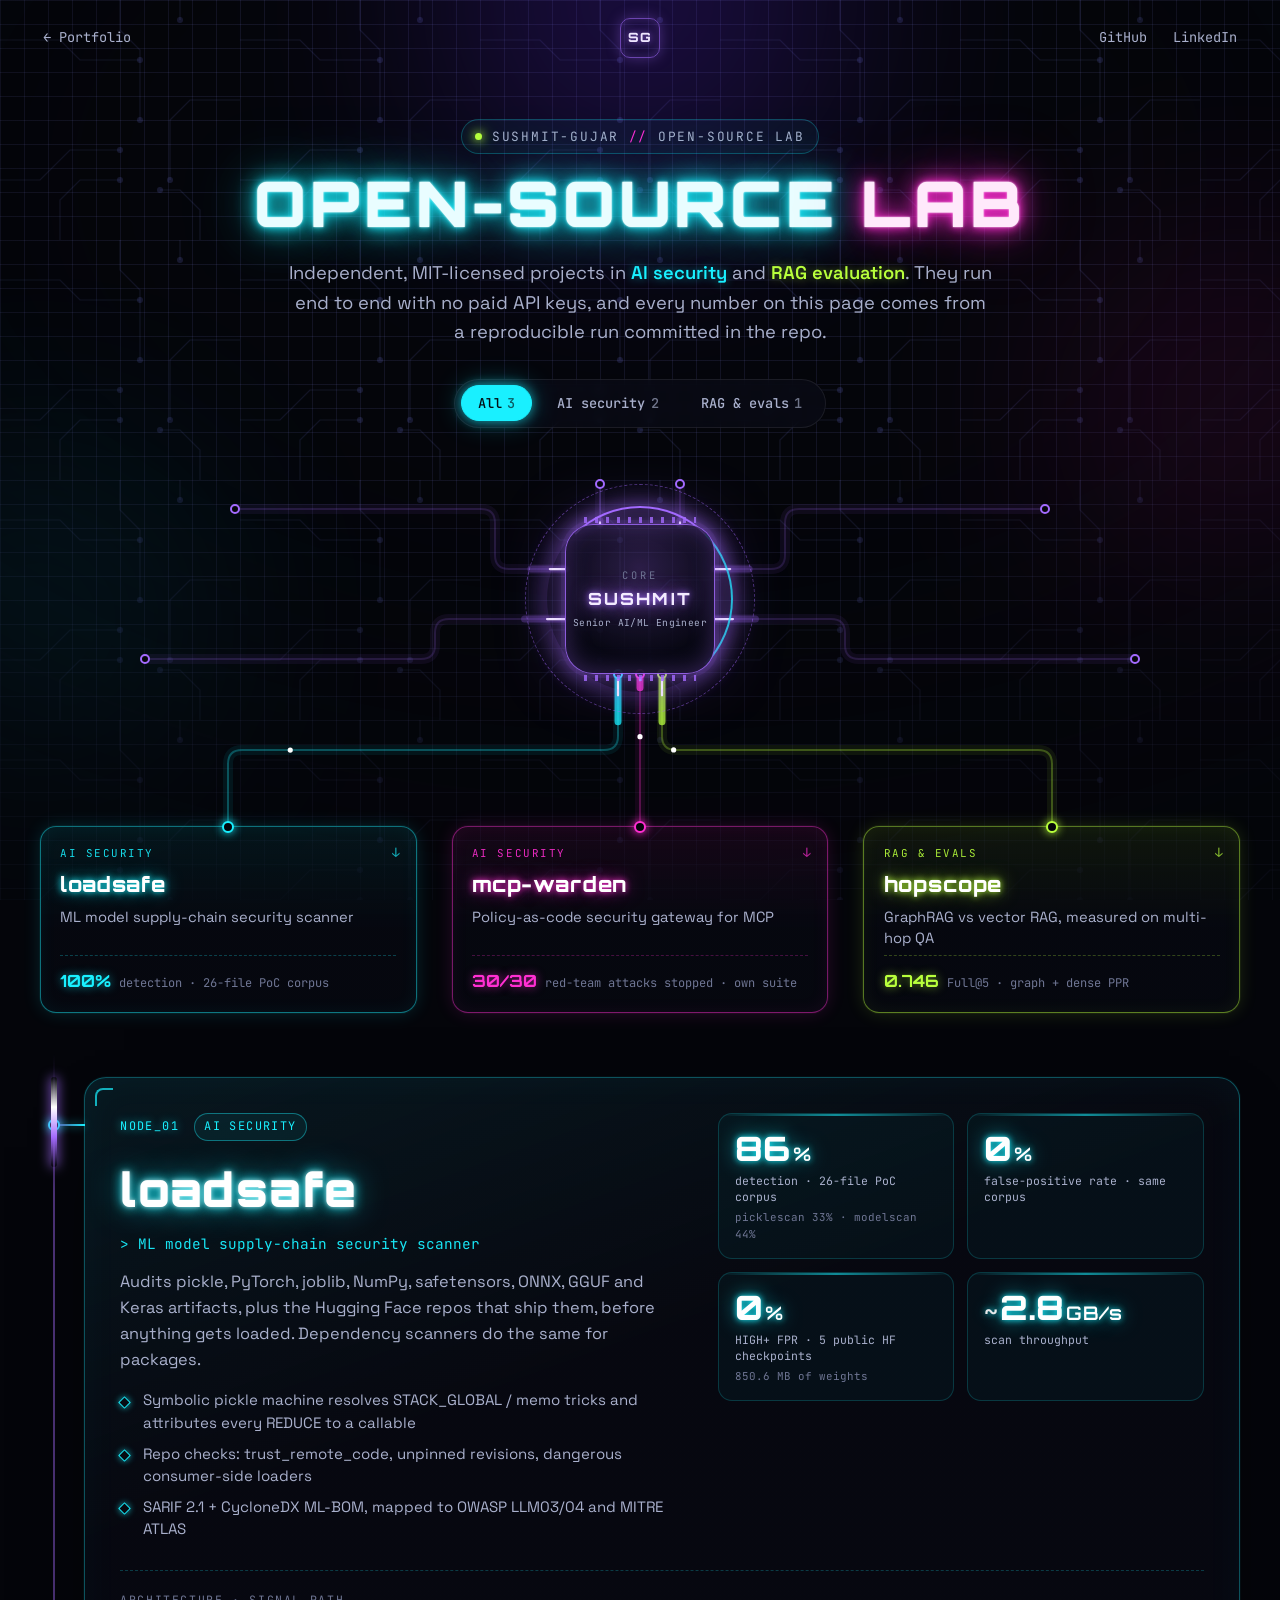
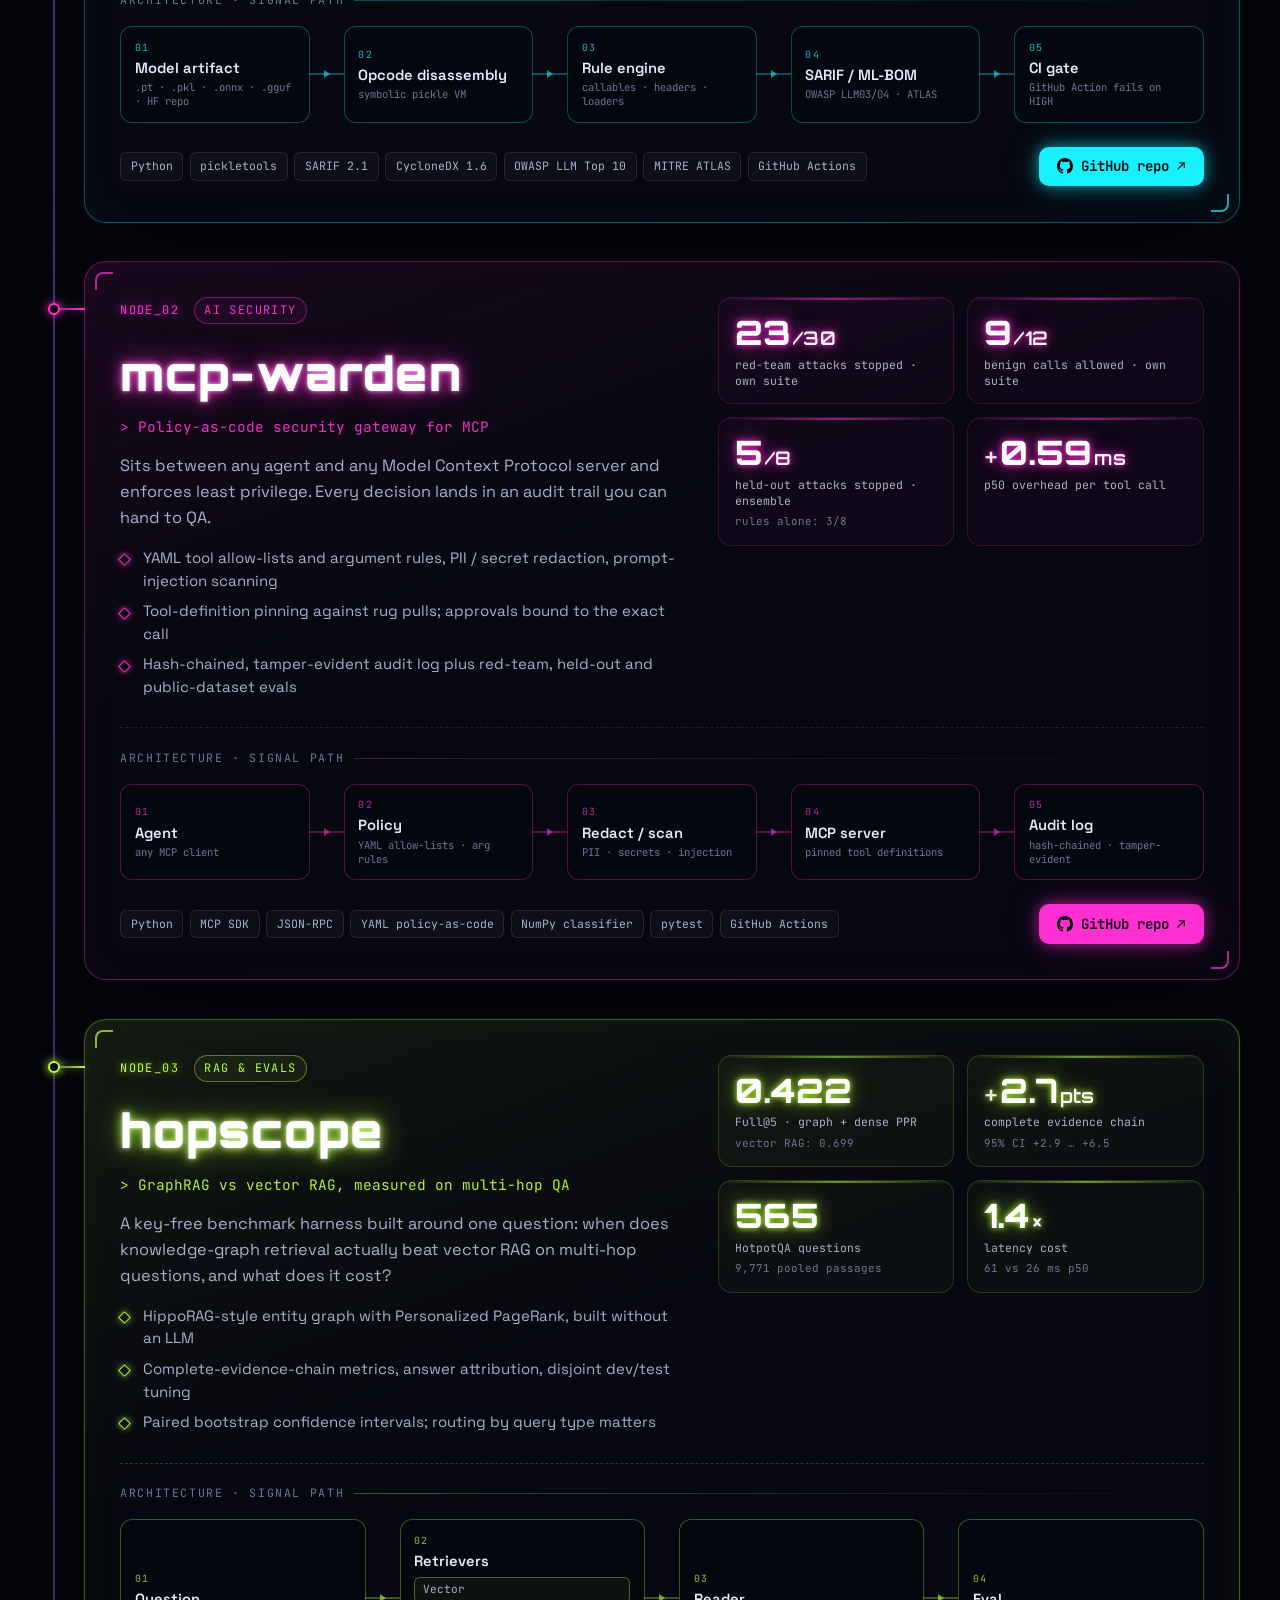
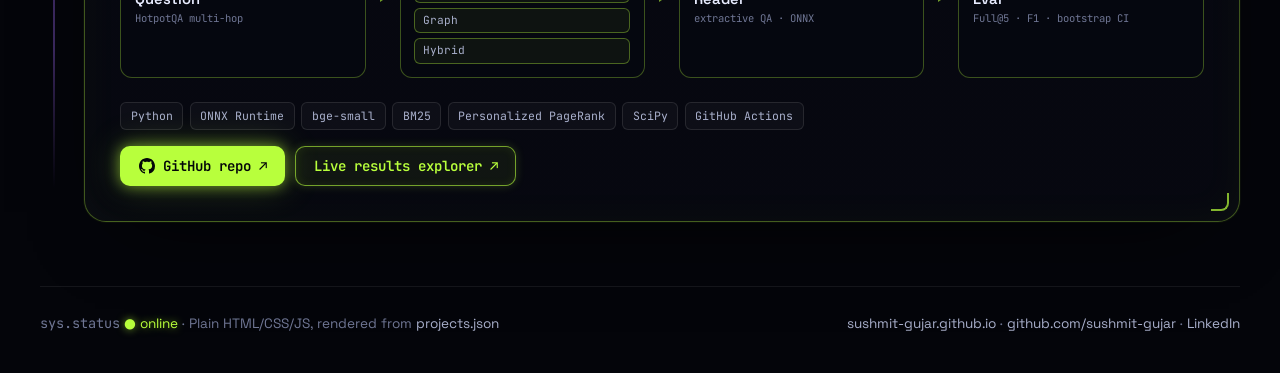
==== projects/index.html @ fc64e787 "Add neon open-source lab showcase (/projects/) driven by projects.json; neon Projects cards + nav li" ====
<!doctype html>
<html lang="en">
<head>
  <meta charset="utf-8">
  <meta name="viewport" content="width=device-width, initial-scale=1">
  <title>Open-source lab — Sushmit Gujar · AI security &amp; RAG evaluation projects</title>
  <meta name="description" content="Open-source AI security and RAG-evaluation projects by Sushmit Gujar: loadsafe (ML model supply-chain scanner), mcp-warden (MCP security gateway) and hopscope (GraphRAG vs vector RAG benchmark).">
  <meta name="author" content="Sushmit Prashant Gujar">
  <meta name="theme-color" content="#05060b">
  <meta name="color-scheme" content="dark">
  <link rel="canonical" href="https://sushmit-gujar.github.io/projects/">
  <meta property="og:type" content="website">
  <meta property="og:url" content="https://sushmit-gujar.github.io/projects/">
  <meta property="og:title" content="Open-source lab — Sushmit Gujar">
  <meta property="og:description" content="AI security and RAG-evaluation projects with reproducible, committed results.">
  <meta property="og:image" content="https://sushmit-gujar.github.io/assets/og.png">
  <meta name="twitter:card" content="summary_large_image">
  <link rel="icon" href="../assets/favicon.svg" type="image/svg+xml">
  <link rel="icon" href="../favicon.ico" sizes="32x32">
  <link rel="preconnect" href="https://fonts.googleapis.com">
  <link rel="preconnect" href="https://fonts.gstatic.com" crossorigin>
  <link href="https://fonts.googleapis.com/css2?family=Orbitron:wght@600;800;900&family=Space+Grotesk:wght@400;500;600&family=JetBrains+Mono:wght@400;500&display=swap" rel="stylesheet">
  <link rel="preload" href="projects.json" as="fetch" crossorigin>
  <link rel="stylesheet" href="lab.css">
</head>
<body>
  <a class="skip" href="#lab">Skip to projects</a>
  <div class="backdrop" aria-hidden="true"><span class="aura a1"></span><span class="aura a2"></span><span class="aura a3"></span></div>

  <header class="topbar">
    <a class="back" href="../#projects"><span aria-hidden="true">←</span> Portfolio</a>
    <a class="mark" href="../" aria-label="Sushmit Gujar, portfolio home"><span>SG</span></a>
    <nav class="toplinks" aria-label="Profiles">
      <a href="https://github.com/sushmit-gujar" target="_blank" rel="noopener">GitHub</a>
      <a href="https://www.linkedin.com/in/sushmitt/" target="_blank" rel="noopener">LinkedIn</a>
    </nav>
  </header>

  <main id="lab">
    <section class="hero" aria-labelledby="title">
      <p class="eyebrow"><span class="blip" aria-hidden="true"></span>sushmit-gujar <span class="sep">//</span> open-source lab</p>
      <h1 id="title" class="neon-title"><span class="t1">Open-source</span> <span class="t2">lab</span></h1>
      <p class="lede">Independent, MIT-licensed projects in <b class="hl-c">AI security</b> and <b class="hl-l">RAG evaluation</b>. They run end to end with no paid API keys, and every number on this page comes from a reproducible run committed in the repo.</p>
      <div class="filters" role="group" aria-label="Filter projects by category" id="filters">
        <button type="button" class="chip-btn" data-filter="all" aria-pressed="true">All</button>
      </div>
      <p class="sr-only" id="live" aria-live="polite"></p>
    </section>

    <section class="hub" id="hub" aria-label="Project network">
      <svg class="wires" id="wires" aria-hidden="true"></svg>
      <div class="core" id="core">
        <div class="core-ring r1" aria-hidden="true"></div>
        <div class="core-ring r2" aria-hidden="true"></div>
        <div class="core-chip">
          <span class="core-k">core</span>
          <span class="core-name">SUSHMIT</span>
          <span class="core-sub">Senior AI/ML Engineer</span>
        </div>
      </div>
      <ul class="nodes" id="nodes"></ul>
    </section>

    <section class="panels" id="panels" aria-label="Project details"></section>

    <noscript>
      <div class="nojs">
        <p>Project details load from <a href="projects.json">projects.json</a>. Repos:
        <a href="https://github.com/sushmit-gujar/loadsafe">loadsafe</a> ·
        <a href="https://github.com/sushmit-gujar/mcp-warden">mcp-warden</a> ·
        <a href="https://github.com/sushmit-gujar/hopscope">hopscope</a>
        (<a href="https://sushmit-gujar.github.io/hopscope/">demo</a>)</p>
      </div>
    </noscript>
  </main>

  <footer class="foot">
    <p><span class="mono">sys.status</span> <span class="ok">● online</span> · Plain HTML/CSS/JS, rendered from <a href="projects.json">projects.json</a></p>
    <p><a href="../">sushmit-gujar.github.io</a> · <a href="https://github.com/sushmit-gujar" target="_blank" rel="noopener">github.com/sushmit-gujar</a> · <a href="https://www.linkedin.com/in/sushmitt/" target="_blank" rel="noopener">LinkedIn</a></p>
  </footer>

  <script src="lab.js" defer></script>
</body>
</html>
---- projects/lab.css ----
/* Open-source lab: neon circuit showcase. No build step. */
:root {
  --bg: #04050a;
  --ink: #e8ecff;
  --ink-2: #a9b0cc;
  --muted: #6f7694;
  --line: rgba(140,150,255,.10);
  --cyan: #19f0ff;
  --magenta: #ff2fd2;
  --violet: #a46bff;
  --lime: #b8ff3c;
  --c: var(--cyan);
  --f-display: "Orbitron", "Space Grotesk", system-ui, sans-serif;
  --f-sans: "Space Grotesk", system-ui, -apple-system, "Segoe UI", sans-serif;
  --f-mono: "JetBrains Mono", ui-monospace, SFMono-Regular, Menlo, monospace;
  --ease: cubic-bezier(.2,.7,.2,1);
  --maxw: 1200px;
}
[data-color="cyan"] { --c: var(--cyan); --c-rgb: 25,240,255; }
[data-color="magenta"] { --c: var(--magenta); --c-rgb: 255,47,210; }
[data-color="lime"] { --c: var(--lime); --c-rgb: 184,255,60; }
[data-color="violet"] { --c: var(--violet); --c-rgb: 164,107,255; }

*, *::before, *::after { box-sizing: border-box; }
html { scroll-behavior: smooth; -webkit-text-size-adjust: 100%; }
body {
  margin: 0; min-height: 100vh; background: var(--bg); color: var(--ink);
  font-family: var(--f-sans); font-size: 16px; line-height: 1.6;
  -webkit-font-smoothing: antialiased; overflow-x: hidden;
}
a { color: inherit; }
h1, h2, h3, p, ul, ol { margin: 0; }
ul, ol { padding: 0; list-style: none; }
.mono { font-family: var(--f-mono); }
.sr-only { position: absolute; width: 1px; height: 1px; overflow: hidden; clip: rect(0 0 0 0); white-space: nowrap; }
.skip { position: absolute; left: 1rem; top: -80px; z-index: 50; background: var(--cyan); color: #000; padding: .5rem .9rem; border-radius: 6px; font-weight: 600; }
.skip:focus { top: 1rem; }
:focus-visible { outline: 2px solid var(--cyan); outline-offset: 3px; border-radius: 8px; box-shadow: 0 0 0 5px rgba(25,240,255,.18); }

/* ===== Backdrop: fine grid + circuit board ===== */
.backdrop { position: fixed; inset: 0; z-index: -1; pointer-events: none; overflow: hidden;
  background:
    url("data:image/svg+xml,%3Csvg xmlns='http://www.w3.org/2000/svg' width='240' height='240' fill='none' stroke='%237d86ff' stroke-opacity='.11' stroke-width='1.2'%3E%3Cpath d='M0 40h60l20 20h60M120 0v30l20 20v70M240 100h-50l-20 20v60M0 180h40l30-30h50M60 240v-40l20-20h40M200 240v-30l-20-20h-20M180 0v20'/%3E%3Cg fill='%237d86ff' fill-opacity='.16' stroke='none'%3E%3Ccircle cx='140' cy='60' r='3'/%3E%3Ccircle cx='140' cy='120' r='3'/%3E%3Ccircle cx='170' cy='180' r='3'/%3E%3Ccircle cx='120' cy='150' r='3'/%3E%3Ccircle cx='120' cy='180' r='3'/%3E%3Ccircle cx='160' cy='190' r='3'/%3E%3Ccircle cx='180' cy='20' r='3'/%3E%3C/g%3E%3C/svg%3E"),
    linear-gradient(var(--line) 1px, transparent 1px) 0 0 / 24px 24px,
    linear-gradient(90deg, var(--line) 1px, transparent 1px) 0 0 / 24px 24px,
    var(--bg);
  -webkit-mask-image: radial-gradient(ellipse 90% 80% at 50% 20%, #000 40%, rgba(0,0,0,.35) 100%);
  mask-image: radial-gradient(ellipse 90% 80% at 50% 20%, #000 40%, rgba(0,0,0,.35) 100%);
}
.aura { position: absolute; border-radius: 50%; filter: blur(100px); opacity: .32; }
.a1 { width: 640px; height: 640px; left: 50%; top: -320px; transform: translateX(-50%); background: radial-gradient(circle, #6b2cff, transparent 65%); }
.a2 { width: 520px; height: 520px; left: -220px; top: 40%; background: radial-gradient(circle, #00b8d4, transparent 65%); opacity: .2; }
.a3 { width: 560px; height: 560px; right: -240px; top: 15%; background: radial-gradient(circle, #ff1fb4, transparent 65%); opacity: .16; }

/* ===== Top bar ===== */
.topbar { width: min(var(--maxw), 100% - 2.5rem); margin: 0 auto; display: grid; grid-template-columns: 1fr auto 1fr; align-items: center; padding: 1.1rem 0; font-family: var(--f-mono); font-size: .85rem; }
.back, .toplinks a { color: var(--ink-2); text-decoration: none; padding: .35rem .2rem; transition: color .2s, text-shadow .2s; }
.back:hover, .toplinks a:hover { color: var(--cyan); text-shadow: 0 0 10px rgba(25,240,255,.7); }
.toplinks { justify-self: end; display: flex; gap: 1.2rem; }
.mark { justify-self: center; width: 40px; height: 40px; display: grid; place-items: center; text-decoration: none; border-radius: 10px; border: 1px solid rgba(164,107,255,.6); box-shadow: 0 0 14px rgba(164,107,255,.35), inset 0 0 12px rgba(164,107,255,.25); font-family: var(--f-display); font-weight: 800; font-size: .8rem; letter-spacing: .06em; color: #efe6ff; text-shadow: 0 0 8px var(--violet); }

/* ===== Hero ===== */
.hero { width: min(var(--maxw), 100% - 2.5rem); margin: 0 auto; text-align: center; padding: clamp(1.5rem, 4vw, 2.75rem) 0 1rem; }
.eyebrow { display: inline-flex; align-items: center; gap: .6rem; font-family: var(--f-mono); font-size: .8rem; letter-spacing: .14em; text-transform: uppercase; color: var(--ink-2); padding: .4rem .85rem; border: 1px solid rgba(25,240,255,.25); border-radius: 999px; background: rgba(25,240,255,.04); }
.eyebrow .sep { color: var(--magenta); }
.blip { width: 7px; height: 7px; border-radius: 50%; background: var(--lime); box-shadow: 0 0 8px var(--lime), 0 0 16px var(--lime); animation: blip 2.2s ease-in-out infinite; }
@keyframes blip { 50% { opacity: .35; } }

.neon-title { margin-top: 1.1rem; font-family: var(--f-display); font-weight: 900; text-transform: uppercase; letter-spacing: .06em; line-height: 1.02; font-size: clamp(2.2rem, 4.9vw, 4.7rem); }
.neon-title .t1 { color: #e9fdff; text-shadow: 0 0 2px #fff, 0 0 8px var(--cyan), 0 0 22px var(--cyan), 0 0 48px rgba(25,240,255,.55), 0 0 90px rgba(25,240,255,.3); animation: flicker 7s linear infinite; }
.neon-title .t2 { color: #ffe9fb; text-shadow: 0 0 2px #fff, 0 0 8px var(--magenta), 0 0 22px var(--magenta), 0 0 48px rgba(255,47,210,.55), 0 0 90px rgba(255,47,210,.3); animation: flicker2 9s linear infinite; }
@keyframes flicker {
  0%, 18%, 18.6%, 19.4%, 20%, 61%, 61.8%, 100% { opacity: 1; }
  18.3%, 19.7% { opacity: .42; }
  61.4% { opacity: .75; }
}
@keyframes flicker2 {
  0%, 40%, 40.6%, 41.6%, 100% { opacity: 1; }
  40.3%, 41.1% { opacity: .45; }
}
.lede { max-width: 44rem; margin: 1.4rem auto 0; color: var(--ink-2); font-size: clamp(1rem, 1.6vw, 1.15rem); }
.hl-c { color: var(--cyan); font-weight: 600; text-shadow: 0 0 10px rgba(25,240,255,.5); }
.hl-l { color: var(--lime); font-weight: 600; text-shadow: 0 0 10px rgba(184,255,60,.45); }

.filters { margin-top: 2rem; display: inline-flex; flex-wrap: wrap; justify-content: center; gap: .5rem; padding: .35rem; border-radius: 999px; border: 1px solid rgba(255,255,255,.08); background: rgba(10,12,24,.6); backdrop-filter: blur(6px); }
.chip-btn { font: 500 .85rem var(--f-mono); color: var(--ink-2); background: transparent; border: 1px solid transparent; padding: .5rem 1rem; border-radius: 999px; cursor: pointer; transition: color .2s, border-color .2s, box-shadow .2s, background .2s; }
.chip-btn:hover { color: var(--ink); border-color: rgba(255,255,255,.15); }
.chip-btn[aria-pressed="true"] { color: #031015; background: var(--cyan); border-color: var(--cyan); box-shadow: 0 0 12px rgba(25,240,255,.6), 0 0 28px rgba(25,240,255,.3); }
.chip-btn .n { opacity: .65; margin-left: .35rem; }

/* ===== Hub: core + nodes + wires ===== */
.hub { position: relative; width: min(var(--maxw), 100% - 2.5rem); margin: 1.5rem auto 0; padding: 1rem 0 2rem; }
.wires { position: absolute; left: 0; top: 0; width: 100%; height: 100%; overflow: visible; pointer-events: none; z-index: 0; }
.wires .w-base { fill: none; stroke: var(--c); stroke-opacity: .28; stroke-width: 2; }
.wires .w-halo { fill: none; stroke: var(--c); stroke-opacity: .07; stroke-width: 10; stroke-linecap: round; }
.wires .w-pulse, .wires .w-pulse-halo { fill: none; stroke: var(--c); stroke-linecap: round; stroke-dasharray: 90 910; animation: pulse 2.6s linear infinite; animation-delay: var(--delay, 0s); }
.wires .w-pulse { stroke-width: 2.2; stroke: #fff; stroke-dasharray: 40 960; animation-name: pulse2; }
@keyframes pulse2 { from { stroke-dashoffset: 975; } to { stroke-dashoffset: -25; } }
.wires .w-pulse-halo { stroke-width: 7; stroke-opacity: .75; }
.wires .w-pad { fill: var(--bg); stroke: var(--c); stroke-width: 2; }
.wires .w-spark { fill: #fff; }
.wires .hot .w-base { stroke-opacity: .7; }
.wires .hot .w-halo { stroke-opacity: .18; }
.wires .hot .w-pulse, .wires .hot .w-pulse-halo { animation-duration: 1.1s; }
.wires .deco .w-base { stroke-opacity: .16; }
.wires .deco .w-pulse-halo { stroke-opacity: .25; }
@keyframes pulse { from { stroke-dashoffset: 1000; } to { stroke-dashoffset: 0; } }

.core { --c: var(--violet); position: relative; z-index: 1; width: 230px; height: 230px; margin: 0 auto; display: grid; place-items: center; }
.core-ring { position: absolute; inset: 0; border-radius: 50%; border: 1px dashed rgba(164,107,255,.45); animation: spin 40s linear infinite; }
.core-ring.r2 { inset: 22px; border: 2px solid transparent; border-top-color: var(--violet); border-right-color: rgba(25,240,255,.8); box-shadow: 0 0 30px rgba(164,107,255,.25); animation-duration: 9s; animation-direction: reverse; filter: drop-shadow(0 0 6px var(--violet)); }
@keyframes spin { to { transform: rotate(360deg); } }
.core-chip { position: relative; width: 150px; height: 150px; border-radius: 28px; display: grid; place-content: center; text-align: center; gap: .15rem;
  background: radial-gradient(circle at 50% 30%, rgba(164,107,255,.25), rgba(8,8,20,.95) 70%);
  border: 1.5px solid rgba(164,107,255,.85);
  box-shadow: 0 0 0 4px rgba(164,107,255,.08), 0 0 24px rgba(164,107,255,.55), 0 0 70px rgba(164,107,255,.25), inset 0 0 24px rgba(164,107,255,.3); }
.core-chip::before, .core-chip::after { content: ""; position: absolute; left: 18px; right: 18px; height: 6px; background: repeating-linear-gradient(90deg, rgba(164,107,255,.8) 0 3px, transparent 3px 11px); }
.core-chip::before { top: -8px; } .core-chip::after { bottom: -8px; }
.core-k { font-family: var(--f-mono); font-size: .65rem; letter-spacing: .3em; text-transform: uppercase; color: var(--muted); }
.core-name { font-family: var(--f-display); font-weight: 800; font-size: 1.05rem; letter-spacing: .12em; color: #f3ebff; text-shadow: 0 0 6px var(--violet), 0 0 18px var(--violet); }
.core-sub { font-family: var(--f-mono); font-size: .6rem; color: var(--ink-2); letter-spacing: .04em; }

.nodes { position: relative; z-index: 1; margin-top: clamp(4.5rem, 9vw, 7rem); display: grid; grid-template-columns: repeat(auto-fit, minmax(240px, 1fr)); gap: clamp(1rem, 3vw, 2.2rem); }
.node { position: relative; display: flex; flex-direction: column; gap: .35rem; height: 100%; padding: 1.15rem 1.2rem 1.1rem; text-decoration: none; border-radius: 16px;
  background: linear-gradient(180deg, rgba(var(--c-rgb), .07), rgba(6,8,16,.92) 55%);
  border: 1px solid rgba(var(--c-rgb), .45);
  box-shadow: 0 0 0 1px rgba(var(--c-rgb), .05), 0 0 18px rgba(var(--c-rgb), .14), inset 0 0 18px rgba(var(--c-rgb), .06);
  transition: transform .3s var(--ease), box-shadow .3s, border-color .3s; }
.node::before { content: ""; position: absolute; top: -6px; left: 50%; width: 12px; height: 12px; margin-left: -6px; border-radius: 50%; background: var(--bg); border: 2px solid var(--c); box-shadow: 0 0 10px var(--c); }
.node:hover, .node:focus-visible, .node.hot { transform: translateY(-4px); border-color: var(--c); box-shadow: 0 0 0 1px rgba(var(--c-rgb), .35), 0 0 26px rgba(var(--c-rgb), .4), 0 0 60px rgba(var(--c-rgb), .18), inset 0 0 24px rgba(var(--c-rgb), .12); }
.node-cat { font-family: var(--f-mono); font-size: .68rem; letter-spacing: .14em; text-transform: uppercase; color: var(--c); opacity: .9; }
.node-name { font-family: var(--f-display); font-weight: 800; font-size: 1.3rem; letter-spacing: .04em; color: #fff; text-shadow: 0 0 6px var(--c), 0 0 18px rgba(var(--c-rgb), .6); }
.node-tag { color: var(--ink-2); font-size: .92rem; line-height: 1.45; }
.node-kpi { margin-top: auto; padding-top: .7rem; display: flex; align-items: baseline; gap: .5rem; border-top: 1px dashed rgba(var(--c-rgb), .25); font-family: var(--f-mono); font-size: .75rem; color: var(--muted); }
.node-kpi b { font-family: var(--f-display); font-size: 1.05rem; color: var(--c); text-shadow: 0 0 10px rgba(var(--c-rgb), .6); }
.node-go { position: absolute; top: 1rem; right: 1rem; font-family: var(--f-mono); font-size: .8rem; color: var(--c); opacity: .7; transition: transform .25s; }
.node:hover .node-go { transform: translateY(2px); opacity: 1; }
[hidden] { display: none !important; }

/* ===== Panels ===== */
.panels { position: relative; width: min(var(--maxw), 100% - 2.5rem); margin: 2rem auto 0; padding-left: 44px; display: grid; gap: 2.4rem; }
/* Main bus: a vertical trace on the left that feeds every panel */
.panels::before { content: ""; position: absolute; left: 13px; top: -1.5rem; bottom: 2rem; width: 2px; background: linear-gradient(180deg, rgba(164,107,255,.0), rgba(164,107,255,.45) 6%, rgba(164,107,255,.35) 94%, transparent); }
.panels::after { content: ""; position: absolute; left: 11px; top: 0; width: 6px; height: 90px; border-radius: 6px; background: linear-gradient(180deg, transparent, #fff, var(--violet), transparent); box-shadow: 0 0 12px var(--violet); animation: busflow 5s linear infinite; }
@keyframes busflow { from { top: -1.5rem; opacity: 0; } 8% { opacity: 1; } 92% { opacity: 1; } to { top: calc(100% - 4rem); opacity: 0; } }

.panel { position: relative; scroll-margin-top: 1.5rem; border-radius: 22px; padding: clamp(1.3rem, 3vw, 2.2rem);
  background: linear-gradient(160deg, rgba(var(--c-rgb), .07), rgba(7,8,16,.94) 40%), rgba(7,8,16,.9);
  border: 1px solid rgba(var(--c-rgb), .32);
  box-shadow: 0 0 0 1px rgba(var(--c-rgb), .04), 0 30px 80px -40px rgba(0,0,0,.9), inset 0 0 40px rgba(var(--c-rgb), .04);
  transition: border-color .4s, box-shadow .4s; }
.panel.live { border-color: rgba(var(--c-rgb), .6); box-shadow: 0 0 0 1px rgba(var(--c-rgb), .12), 0 0 40px rgba(var(--c-rgb), .14), 0 30px 80px -40px rgba(0,0,0,.9), inset 0 0 40px rgba(var(--c-rgb), .06); }
/* branch from bus into panel */
.panel::before { content: ""; position: absolute; left: -31px; top: 46px; width: 31px; height: 2px; background: linear-gradient(90deg, rgba(164,107,255,.5), var(--c)); box-shadow: 0 0 8px rgba(var(--c-rgb), .6); }
.panel::after { content: ""; position: absolute; left: -37px; top: 41px; width: 12px; height: 12px; border-radius: 50%; background: var(--bg); border: 2px solid var(--c); box-shadow: 0 0 10px var(--c); }
/* corner brackets */
.panel .corner { position: absolute; width: 18px; height: 18px; border: 2px solid var(--c); opacity: .7; pointer-events: none; }
.panel .corner.tl { top: 10px; left: 10px; border-right: 0; border-bottom: 0; border-top-left-radius: 8px; }
.panel .corner.br { bottom: 10px; right: 10px; border-left: 0; border-top: 0; border-bottom-right-radius: 8px; }

.p-grid { display: grid; grid-template-columns: 1.15fr 1fr; gap: clamp(1.4rem, 3vw, 2.6rem); }
.p-head { display: flex; flex-wrap: wrap; align-items: center; gap: .6rem .9rem; font-family: var(--f-mono); font-size: .74rem; letter-spacing: .12em; text-transform: uppercase; color: var(--muted); }
.p-idx { color: var(--c); text-shadow: 0 0 8px rgba(var(--c-rgb), .7); }
.p-cat { padding: .2rem .6rem; border-radius: 999px; border: 1px solid rgba(var(--c-rgb), .4); color: var(--c); background: rgba(var(--c-rgb), .06); }
.p-name { margin-top: .7rem; font-family: var(--f-display); font-weight: 900; font-size: clamp(1.9rem, 4.2vw, 2.9rem); letter-spacing: .03em; color: #fff; text-shadow: 0 0 4px rgba(255,255,255,.6), 0 0 12px var(--c), 0 0 32px rgba(var(--c-rgb), .55); overflow-wrap: anywhere; }
.p-tag { margin-top: .35rem; font-family: var(--f-mono); font-size: .9rem; color: var(--c); opacity: .95; }
.p-pitch { margin-top: .9rem; color: var(--ink-2); font-size: 1.02rem; }
.p-hl { margin-top: 1rem; display: grid; gap: .5rem; }
.p-hl li { position: relative; padding-left: 1.4rem; color: var(--ink-2); font-size: .94rem; line-height: 1.5; }
.p-hl li::before { content: ""; position: absolute; left: 0; top: .55em; width: 9px; height: 9px; border: 1.5px solid var(--c); transform: rotate(45deg); box-shadow: 0 0 6px rgba(var(--c-rgb), .7); }

.stats { display: grid; grid-template-columns: 1fr 1fr; gap: .8rem; align-content: start; }
.stat { position: relative; padding: 1rem 1rem .9rem; border-radius: 14px; background: rgba(var(--c-rgb), .035); border: 1px solid rgba(var(--c-rgb), .18); overflow: hidden; }
.stat::before { content: ""; position: absolute; left: 0; top: 0; height: 2px; width: 100%; background: linear-gradient(90deg, transparent, var(--c), transparent); opacity: .55; }
.stat-v { font-family: var(--f-display); font-weight: 800; font-size: clamp(1.5rem, 3vw, 2.1rem); line-height: 1.1; color: #fff; text-shadow: 0 0 6px var(--c), 0 0 20px rgba(var(--c-rgb), .6); font-variant-numeric: tabular-nums; white-space: nowrap; }
.stat-v .suf { font-size: .56em; font-weight: 600; margin-left: .12em; letter-spacing: .02em; }
.stat-v .pre { font-family: var(--f-mono); font-weight: 500; font-size: .7em; margin-right: .08em; opacity: .9; }
.stat-l { margin-top: .35rem; font-family: var(--f-mono); font-size: .72rem; line-height: 1.4; color: var(--ink-2); }
.stat-n { margin-top: .25rem; font-family: var(--f-mono); font-size: .68rem; color: var(--muted); }

/* ===== Mini pipeline ===== */
.pipe-wrap { margin-top: 1.8rem; padding-top: 1.3rem; border-top: 1px dashed rgba(var(--c-rgb), .22); }
.pipe-title { font-family: var(--f-mono); font-size: .72rem; letter-spacing: .14em; text-transform: uppercase; color: var(--muted); margin-bottom: 1rem; display: flex; align-items: center; gap: .6rem; }
.pipe-title::after { content: ""; flex: 1; height: 1px; background: linear-gradient(90deg, rgba(var(--c-rgb), .3), transparent); }
.pipe { --gap: 34px; display: flex; align-items: stretch; gap: var(--gap); }
.stage { position: relative; flex: 1 1 0; min-width: 0; padding: .8rem .85rem; border-radius: 12px; background: rgba(6,8,16,.9); border: 1px solid rgba(var(--c-rgb), .3); display: flex; flex-direction: column; justify-content: center; gap: .2rem; transition: border-color .3s, box-shadow .3s; }
.stage-k { font-family: var(--f-mono); font-size: .62rem; letter-spacing: .12em; color: var(--c); opacity: .75; }
.stage b { font-family: var(--f-sans); font-weight: 600; font-size: .92rem; color: var(--ink); line-height: 1.25; }
.stage small { font-family: var(--f-mono); font-size: .66rem; color: var(--muted); line-height: 1.35; }
.branches { display: grid; gap: .3rem; margin-top: .25rem; }
.branches span { font-family: var(--f-mono); font-size: .7rem; padding: .18rem .5rem; border-radius: 6px; border: 1px solid rgba(var(--c-rgb), .35); color: var(--ink-2); background: rgba(var(--c-rgb), .05); }
/* connector between stages */
.stage:not(:last-child)::after { content: ""; position: absolute; top: 50%; right: calc(-1 * var(--gap) - 1px); width: calc(var(--gap) + 1px); height: 2px; margin-top: -1px;
  background: linear-gradient(90deg, transparent 0 35%, #fff 45%, var(--c) 55%, transparent 65% 100%) no-repeat, rgba(var(--c-rgb), .3);
  background-size: 300% 100%, 100% 100%; background-position: 100% 0, 0 0; }
.stage:not(:last-child)::before { content: ""; position: absolute; top: 50%; right: calc(-1 * var(--gap) / 2 - 4px); width: 0; height: 0; margin-top: -4px; border: 4px solid transparent; border-left: 6px solid rgba(var(--c-rgb), .6); border-right: 0; z-index: 1; }
/* live current */
.panel.live .stage { animation: energize 3s var(--ease) infinite; animation-delay: calc(var(--i) * .45s); }
.panel.live .stage:not(:last-child)::after { animation: current 1.5s linear infinite; animation-delay: calc(var(--i) * .45s + .2s); }
@keyframes energize {
  0%, 100% { border-color: rgba(var(--c-rgb), .3); box-shadow: none; }
  12% { border-color: var(--c); box-shadow: 0 0 16px rgba(var(--c-rgb), .55), inset 0 0 14px rgba(var(--c-rgb), .2); }
  40% { border-color: rgba(var(--c-rgb), .5); box-shadow: 0 0 6px rgba(var(--c-rgb), .2); }
}
@keyframes current { from { background-position: 100% 0, 0 0; } to { background-position: 0% 0, 0 0; } }

.p-foot { margin-top: 1.5rem; display: flex; flex-wrap: wrap; align-items: center; justify-content: space-between; gap: 1rem; }
.chips { display: flex; flex-wrap: wrap; gap: .4rem; }
.chips li { font-family: var(--f-mono); font-size: .72rem; padding: .25rem .6rem; border-radius: 6px; color: var(--ink-2); border: 1px solid rgba(255,255,255,.1); background: rgba(255,255,255,.03); transition: border-color .2s, color .2s; }
.chips li:hover { border-color: rgba(var(--c-rgb), .5); color: var(--ink); }
.btns { display: flex; flex-wrap: wrap; gap: .6rem; }
.nbtn { display: inline-flex; align-items: center; gap: .5rem; padding: .62rem 1.1rem; border-radius: 10px; font: 600 .88rem var(--f-mono); text-decoration: none; color: var(--c); border: 1px solid rgba(var(--c-rgb), .6); background: rgba(var(--c-rgb), .06); box-shadow: 0 0 10px rgba(var(--c-rgb), .18), inset 0 0 10px rgba(var(--c-rgb), .08); transition: background .2s, color .2s, box-shadow .2s, transform .2s; white-space: nowrap; }
.nbtn:hover, .nbtn:focus-visible { transform: translateY(-2px); box-shadow: 0 0 18px rgba(var(--c-rgb), .5), inset 0 0 12px rgba(var(--c-rgb), .15); }
.nbtn.primary { color: #030608; background: var(--c); box-shadow: 0 0 14px rgba(var(--c-rgb), .55), 0 0 34px rgba(var(--c-rgb), .25); }
.nbtn.primary:hover, .nbtn.primary:focus-visible { box-shadow: 0 0 20px rgba(var(--c-rgb), .8), 0 0 50px rgba(var(--c-rgb), .35); }
.nbtn svg { width: 16px; height: 16px; fill: currentColor; }

.err, .nojs { width: min(var(--maxw), 100% - 2.5rem); margin: 2rem auto; padding: 1.2rem; border: 1px solid rgba(255,47,210,.5); border-radius: 12px; color: var(--ink-2); }
.err a, .nojs a { color: var(--cyan); }

.foot { width: min(var(--maxw), 100% - 2.5rem); margin: 4rem auto 0; padding: 1.6rem 0 2.4rem; border-top: 1px solid rgba(255,255,255,.07); display: flex; flex-wrap: wrap; justify-content: space-between; gap: .6rem 1.4rem; font-size: .85rem; color: var(--muted); }
.foot a { color: var(--ink-2); text-decoration: none; } .foot a:hover { color: var(--cyan); }
.foot .ok { color: var(--lime); text-shadow: 0 0 8px rgba(184,255,60,.6); }

/* scroll-in */
.js-on .panel { opacity: 0; transform: translateY(26px); transition: opacity .8s var(--ease), transform .8s var(--ease), border-color .4s, box-shadow .4s; }
.js-on .panel.seen { opacity: 1; transform: none; }

/* ===== Responsive ===== */
@media (max-width: 980px) {
  .p-grid { grid-template-columns: 1fr; }
  .stats { grid-template-columns: repeat(4, 1fr); }
}
@media (max-width: 860px) {
  .stats { grid-template-columns: 1fr 1fr; }
  /* pipeline reflows vertically */
  .pipe { --gap: 26px; flex-direction: column; }
  .stage { flex: none; padding-left: 1rem; }
  .branches { grid-template-columns: repeat(3, auto); justify-content: start; }
  .stage:not(:last-child)::after { top: auto; bottom: calc(-1 * var(--gap) - 1px); right: auto; left: 28px; width: 2px; height: calc(var(--gap) + 1px); margin: 0;
    background: linear-gradient(180deg, transparent 0 35%, #fff 45%, var(--c) 55%, transparent 65% 100%) no-repeat, rgba(var(--c-rgb), .3);
    background-size: 100% 300%, 100% 100%; background-position: 0 100%, 0 0; }
  .stage:not(:last-child)::before { top: auto; right: auto; left: 25px; bottom: calc(-1 * var(--gap) / 2 - 4px); margin: 0; border: 4px solid transparent; border-top: 6px solid rgba(var(--c-rgb), .6); border-bottom: 0; }
  @keyframes current { from { background-position: 0 100%, 0 0; } to { background-position: 0 0%, 0 0; } }
}
@media (max-width: 720px) {
  .topbar { grid-template-columns: auto 1fr auto; gap: .8rem; }
  .mark { order: -1; justify-self: start; }
  .back { justify-self: end; }
  .toplinks { gap: .8rem; }
  .core { width: 180px; height: 180px; }
  .core-chip { width: 124px; height: 124px; border-radius: 22px; }
  .core-ring.r2 { inset: 16px; }
  .nodes { grid-template-columns: 1fr; margin-top: 2.6rem; padding-left: 34px; gap: 1rem; }
  .node::before { top: 50%; left: -6px; margin: -6px 0 0; }
  .panels { padding-left: 30px; }
  .panels::before { left: 7px; } .panels::after { left: 5px; }
  .panel::before { left: -22px; width: 22px; } .panel::after { left: -28px; }
}
@media (max-width: 520px) {
  .filters { gap: .25rem; padding: .3rem; }
  .chip-btn { padding: .45rem .7rem; font-size: .78rem; }
}
@media (max-width: 460px) {
  .toplinks a:last-child { display: none; }
  .stat-v { font-size: 1.45rem; }
  .p-foot { flex-direction: column; align-items: stretch; }
  .nbtn { justify-content: center; }
}

/* ===== Reduced motion: static glow, no flicker, no pulses ===== */
@media (prefers-reduced-motion: reduce) {
  html { scroll-behavior: auto; }
  *, *::before, *::after { animation: none !important; transition: none !important; }
  .js-on .panel { opacity: 1; transform: none; }
  .panels::after { display: none; }
  .wires .w-pulse, .wires .w-pulse-halo, .wires .w-spark { display: none; }
  .wires .w-base { stroke-opacity: .55; }
  .wires .w-halo { stroke-opacity: .14; }
  .panel .stage { border-color: rgba(var(--c-rgb), .6); box-shadow: 0 0 10px rgba(var(--c-rgb), .25); }
  .stage:not(:last-child)::after { background: rgba(var(--c-rgb), .7); }
}
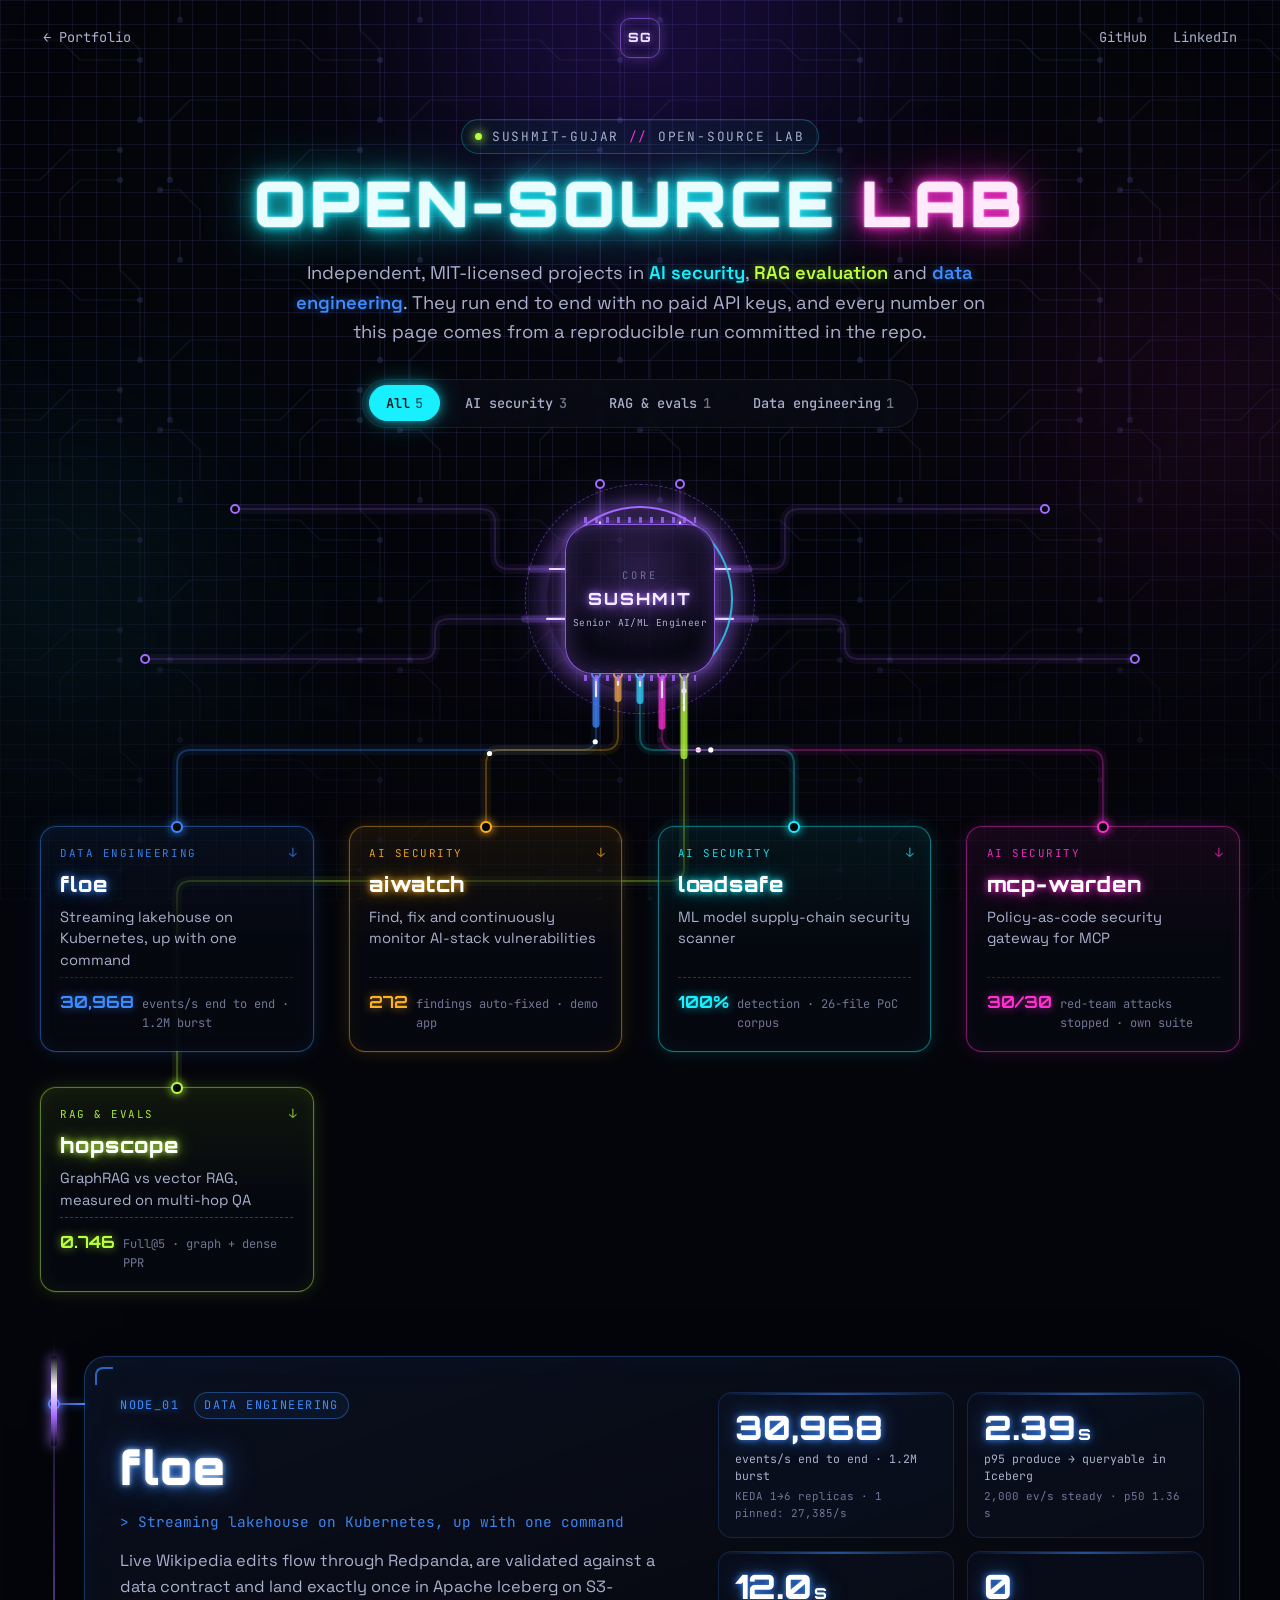
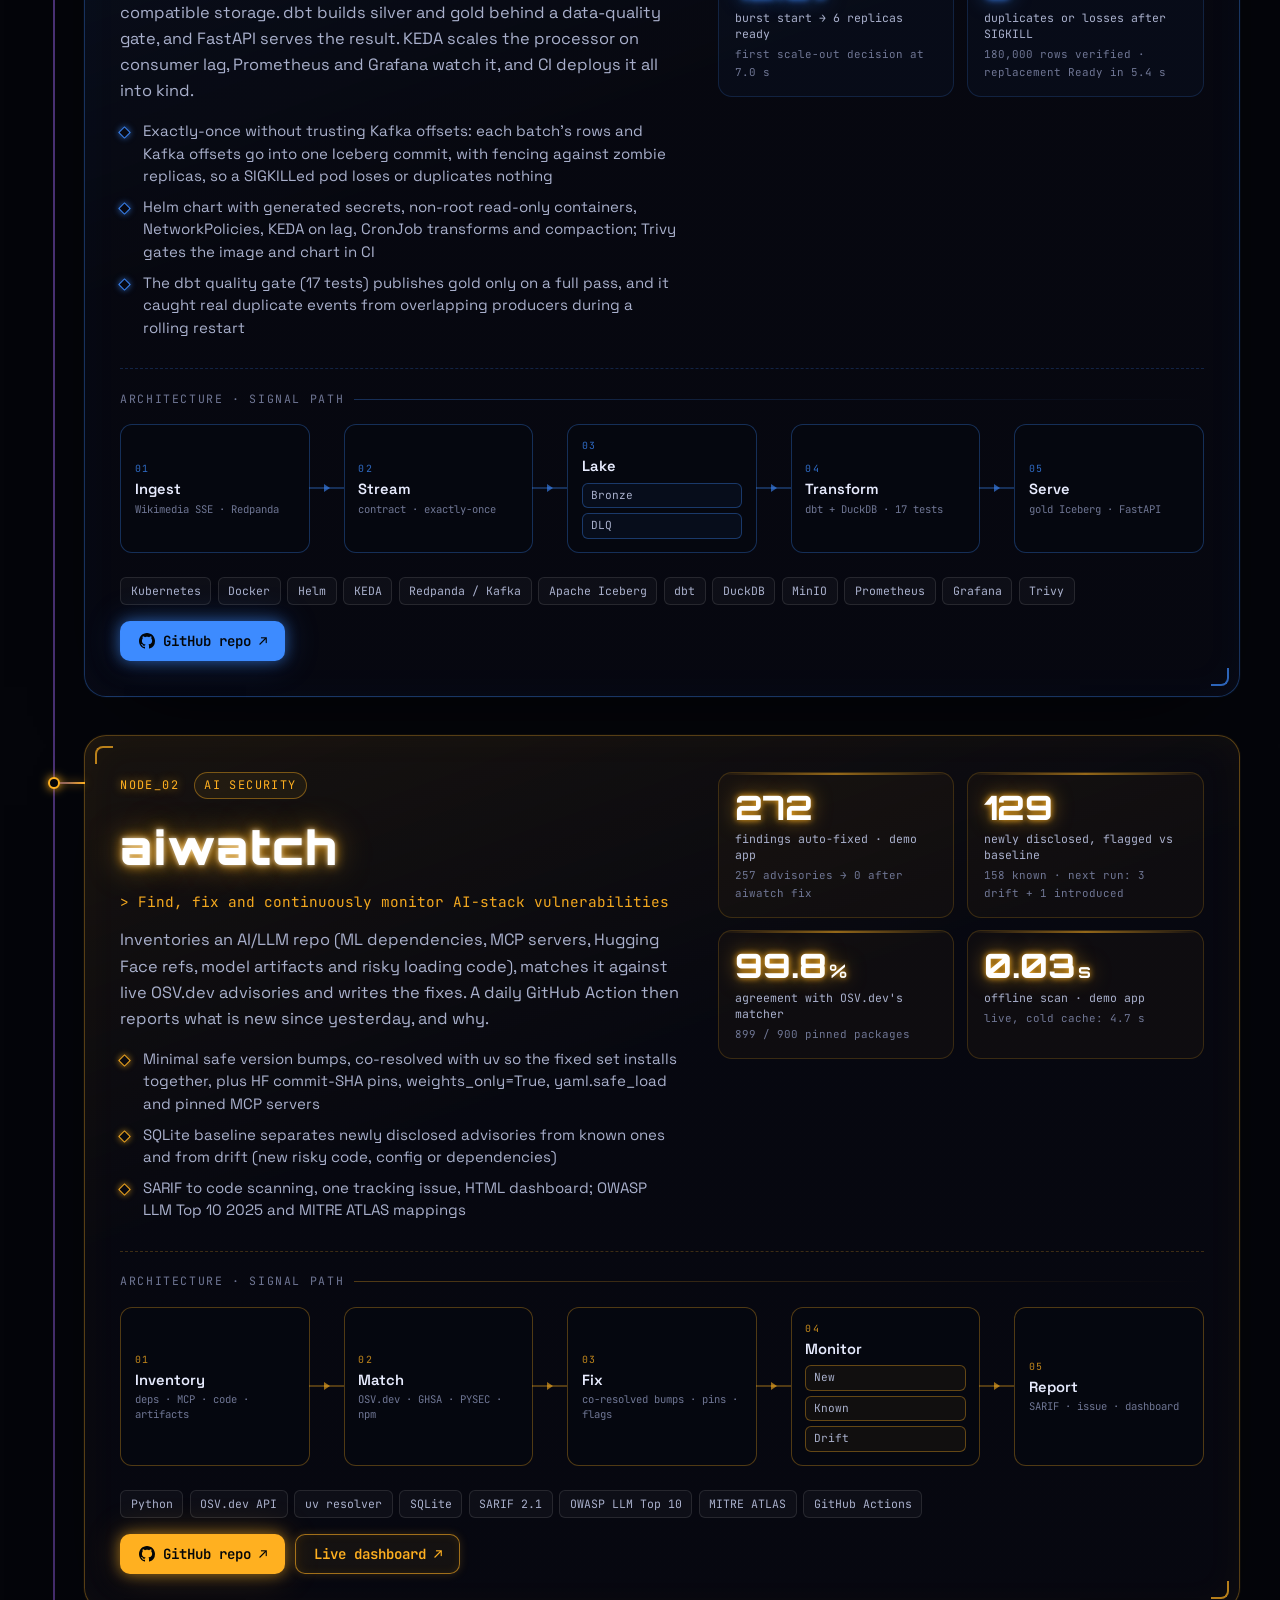
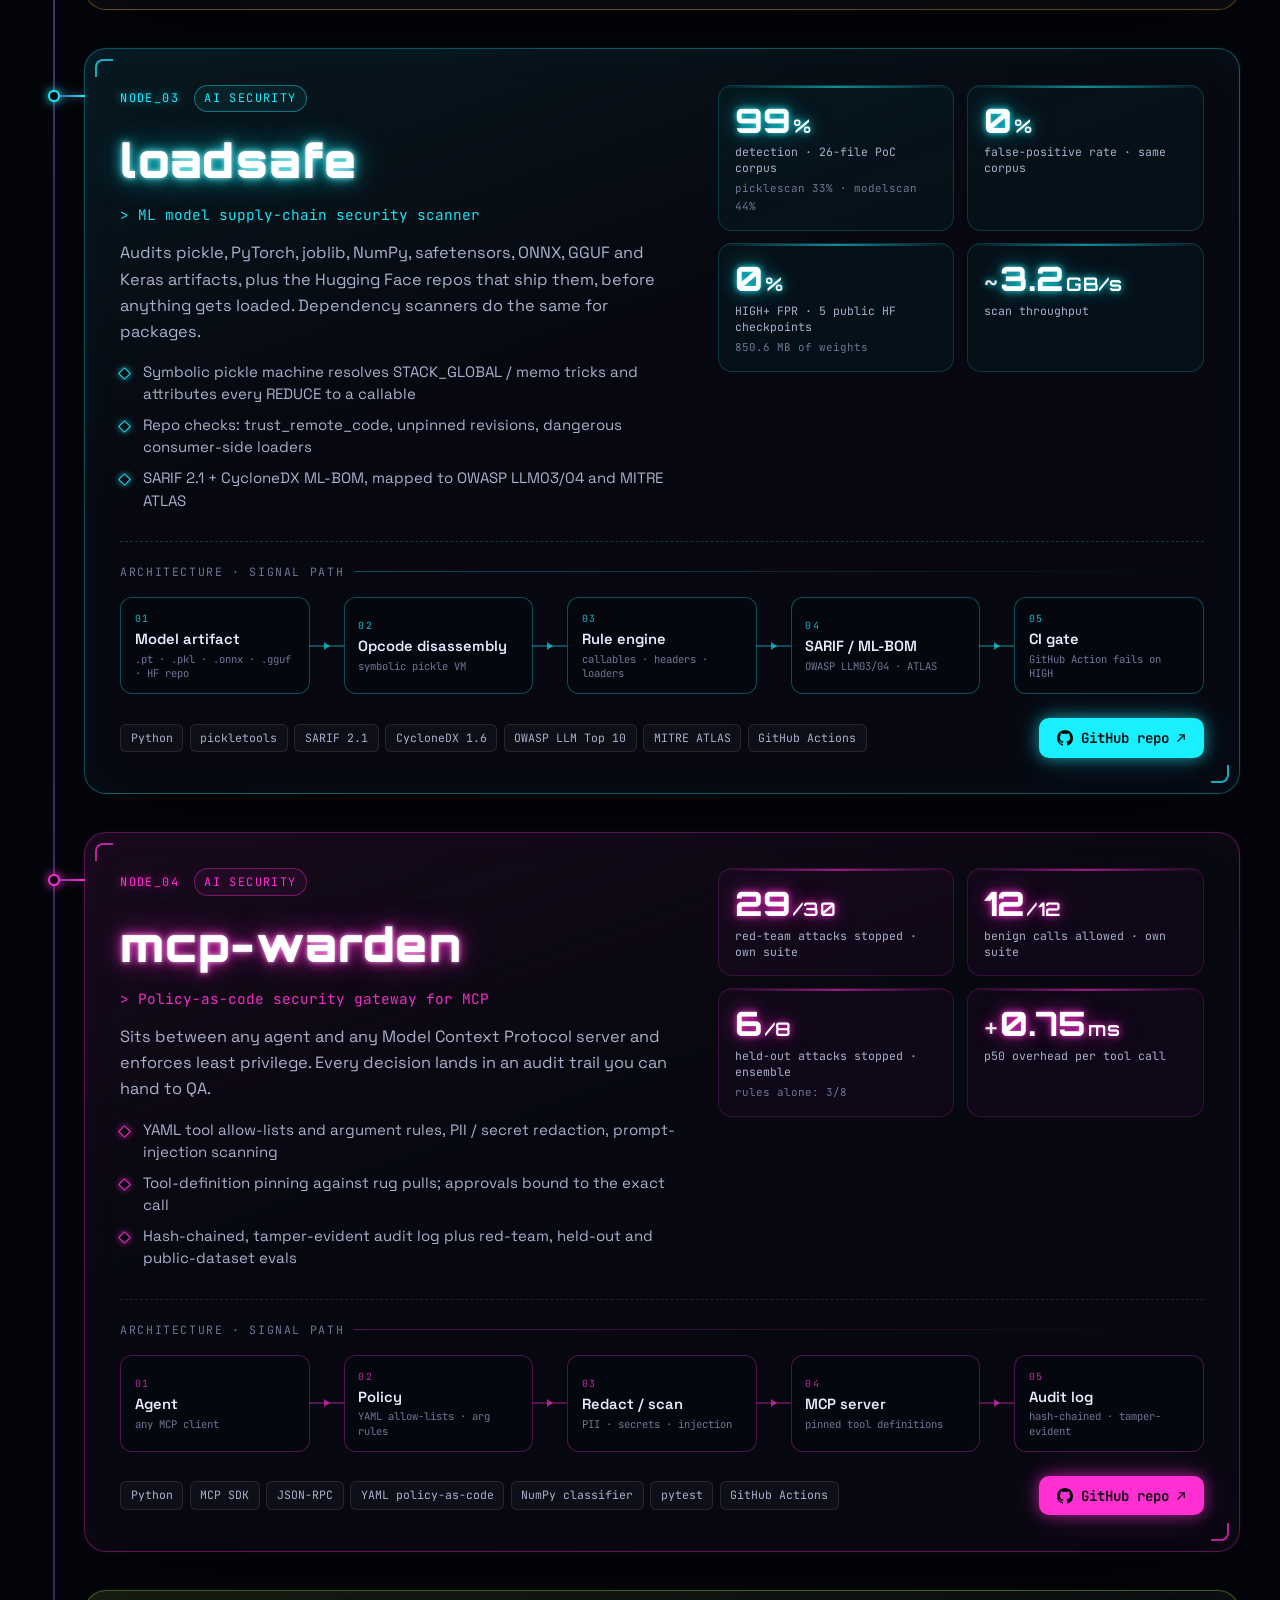
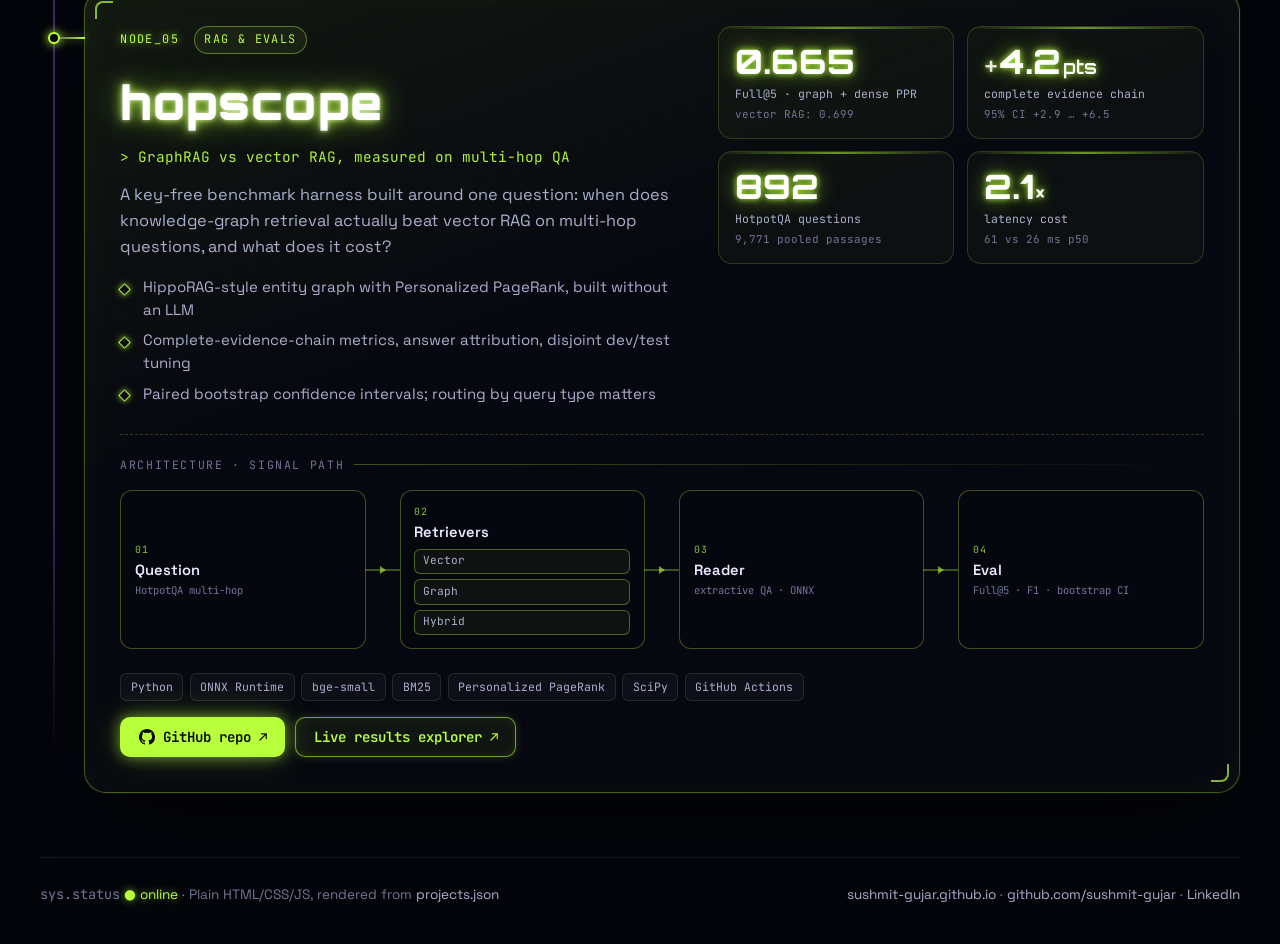
==== commit b5f2f21f: "Add floe (streaming lakehouse on Kubernetes) to projects and the open-source lab: new Data engineeri" ====
--- a/projects/index.html
+++ b/projects/index.html
@@ -3,8 +3,8 @@
 <head>
   <meta charset="utf-8">
   <meta name="viewport" content="width=device-width, initial-scale=1">
-  <title>Open-source lab — Sushmit Gujar · AI security &amp; RAG evaluation projects</title>
-  <meta name="description" content="Open-source AI security and RAG-evaluation projects by Sushmit Gujar: loadsafe (ML model supply-chain scanner), mcp-warden (MCP security gateway) and hopscope (GraphRAG vs vector RAG benchmark).">
+  <title>Open-source lab — Sushmit Gujar · AI security, RAG evaluation &amp; data engineering projects</title>
+  <meta name="description" content="Open-source projects by Sushmit Gujar: floe (streaming lakehouse on Kubernetes), aiwatch (AI-stack vulnerability monitoring), loadsafe (ML model supply-chain scanner), mcp-warden (MCP security gateway) and hopscope (GraphRAG vs vector RAG benchmark).">
   <meta name="author" content="Sushmit Prashant Gujar">
   <meta name="theme-color" content="#05060b">
   <meta name="color-scheme" content="dark">
@@ -12,7 +12,7 @@
   <meta property="og:type" content="website">
   <meta property="og:url" content="https://sushmit-gujar.github.io/projects/">
   <meta property="og:title" content="Open-source lab — Sushmit Gujar">
-  <meta property="og:description" content="AI security and RAG-evaluation projects with reproducible, committed results.">
+  <meta property="og:description" content="AI security, RAG-evaluation and data engineering projects with reproducible, committed results.">
   <meta property="og:image" content="https://sushmit-gujar.github.io/assets/og.png">
   <meta name="twitter:card" content="summary_large_image">
   <link rel="icon" href="../assets/favicon.svg" type="image/svg+xml">
@@ -40,7 +40,7 @@
     <section class="hero" aria-labelledby="title">
       <p class="eyebrow"><span class="blip" aria-hidden="true"></span>sushmit-gujar <span class="sep">//</span> open-source lab</p>
       <h1 id="title" class="neon-title"><span class="t1">Open-source</span> <span class="t2">lab</span></h1>
-      <p class="lede">Independent, MIT-licensed projects in <b class="hl-c">AI security</b> and <b class="hl-l">RAG evaluation</b>. They run end to end with no paid API keys, and every number on this page comes from a reproducible run committed in the repo.</p>
+      <p class="lede">Independent, MIT-licensed projects in <b class="hl-c">AI security</b>, <b class="hl-l">RAG evaluation</b> and <b class="hl-b">data engineering</b>. They run end to end with no paid API keys, and every number on this page comes from a reproducible run committed in the repo.</p>
       <div class="filters" role="group" aria-label="Filter projects by category" id="filters">
         <button type="button" class="chip-btn" data-filter="all" aria-pressed="true">All</button>
       </div>
--- a/projects/lab.css
+++ b/projects/lab.css
@@ -9,6 +9,8 @@
   --magenta: #ff2fd2;
   --violet: #a46bff;
   --lime: #b8ff3c;
+  --amber: #ffb020;
+  --blue: #3d8bff;
   --c: var(--cyan);
   --f-display: "Orbitron", "Space Grotesk", system-ui, sans-serif;
   --f-sans: "Space Grotesk", system-ui, -apple-system, "Segoe UI", sans-serif;
@@ -20,6 +22,8 @@
 [data-color="magenta"] { --c: var(--magenta); --c-rgb: 255,47,210; }
 [data-color="lime"] { --c: var(--lime); --c-rgb: 184,255,60; }
 [data-color="violet"] { --c: var(--violet); --c-rgb: 164,107,255; }
+[data-color="amber"] { --c: var(--amber); --c-rgb: 255,176,32; }
+[data-color="blue"] { --c: var(--blue); --c-rgb: 61,139,255; }
 
 *, *::before, *::after { box-sizing: border-box; }
 html { scroll-behavior: smooth; -webkit-text-size-adjust: 100%; }
@@ -81,6 +85,7 @@
 .lede { max-width: 44rem; margin: 1.4rem auto 0; color: var(--ink-2); font-size: clamp(1rem, 1.6vw, 1.15rem); }
 .hl-c { color: var(--cyan); font-weight: 600; text-shadow: 0 0 10px rgba(25,240,255,.5); }
 .hl-l { color: var(--lime); font-weight: 600; text-shadow: 0 0 10px rgba(184,255,60,.45); }
+.hl-b { color: var(--blue); font-weight: 600; text-shadow: 0 0 10px rgba(61,139,255,.5); }
 
 .filters { margin-top: 2rem; display: inline-flex; flex-wrap: wrap; justify-content: center; gap: .5rem; padding: .35rem; border-radius: 999px; border: 1px solid rgba(255,255,255,.08); background: rgba(10,12,24,.6); backdrop-filter: blur(6px); }
 .chip-btn { font: 500 .85rem var(--f-mono); color: var(--ink-2); background: transparent; border: 1px solid transparent; padding: .5rem 1rem; border-radius: 999px; cursor: pointer; transition: color .2s, border-color .2s, box-shadow .2s, background .2s; }
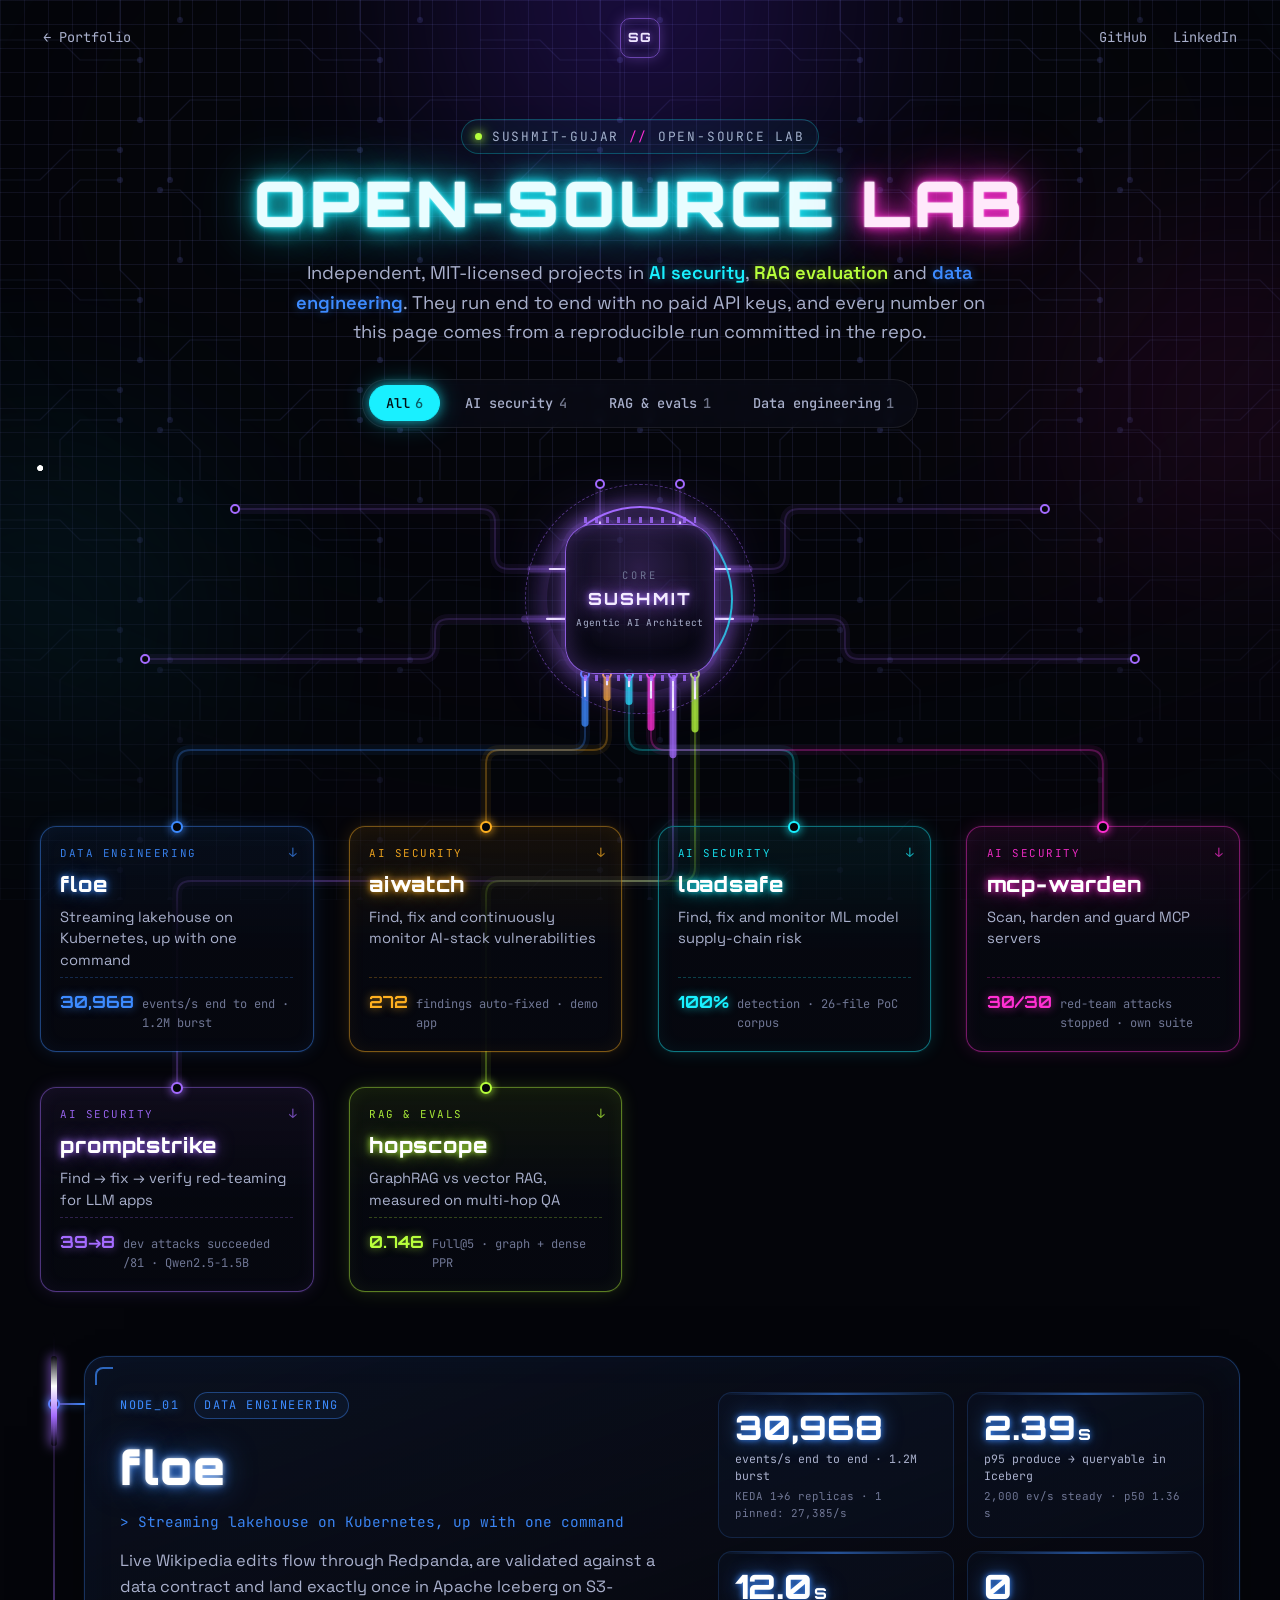
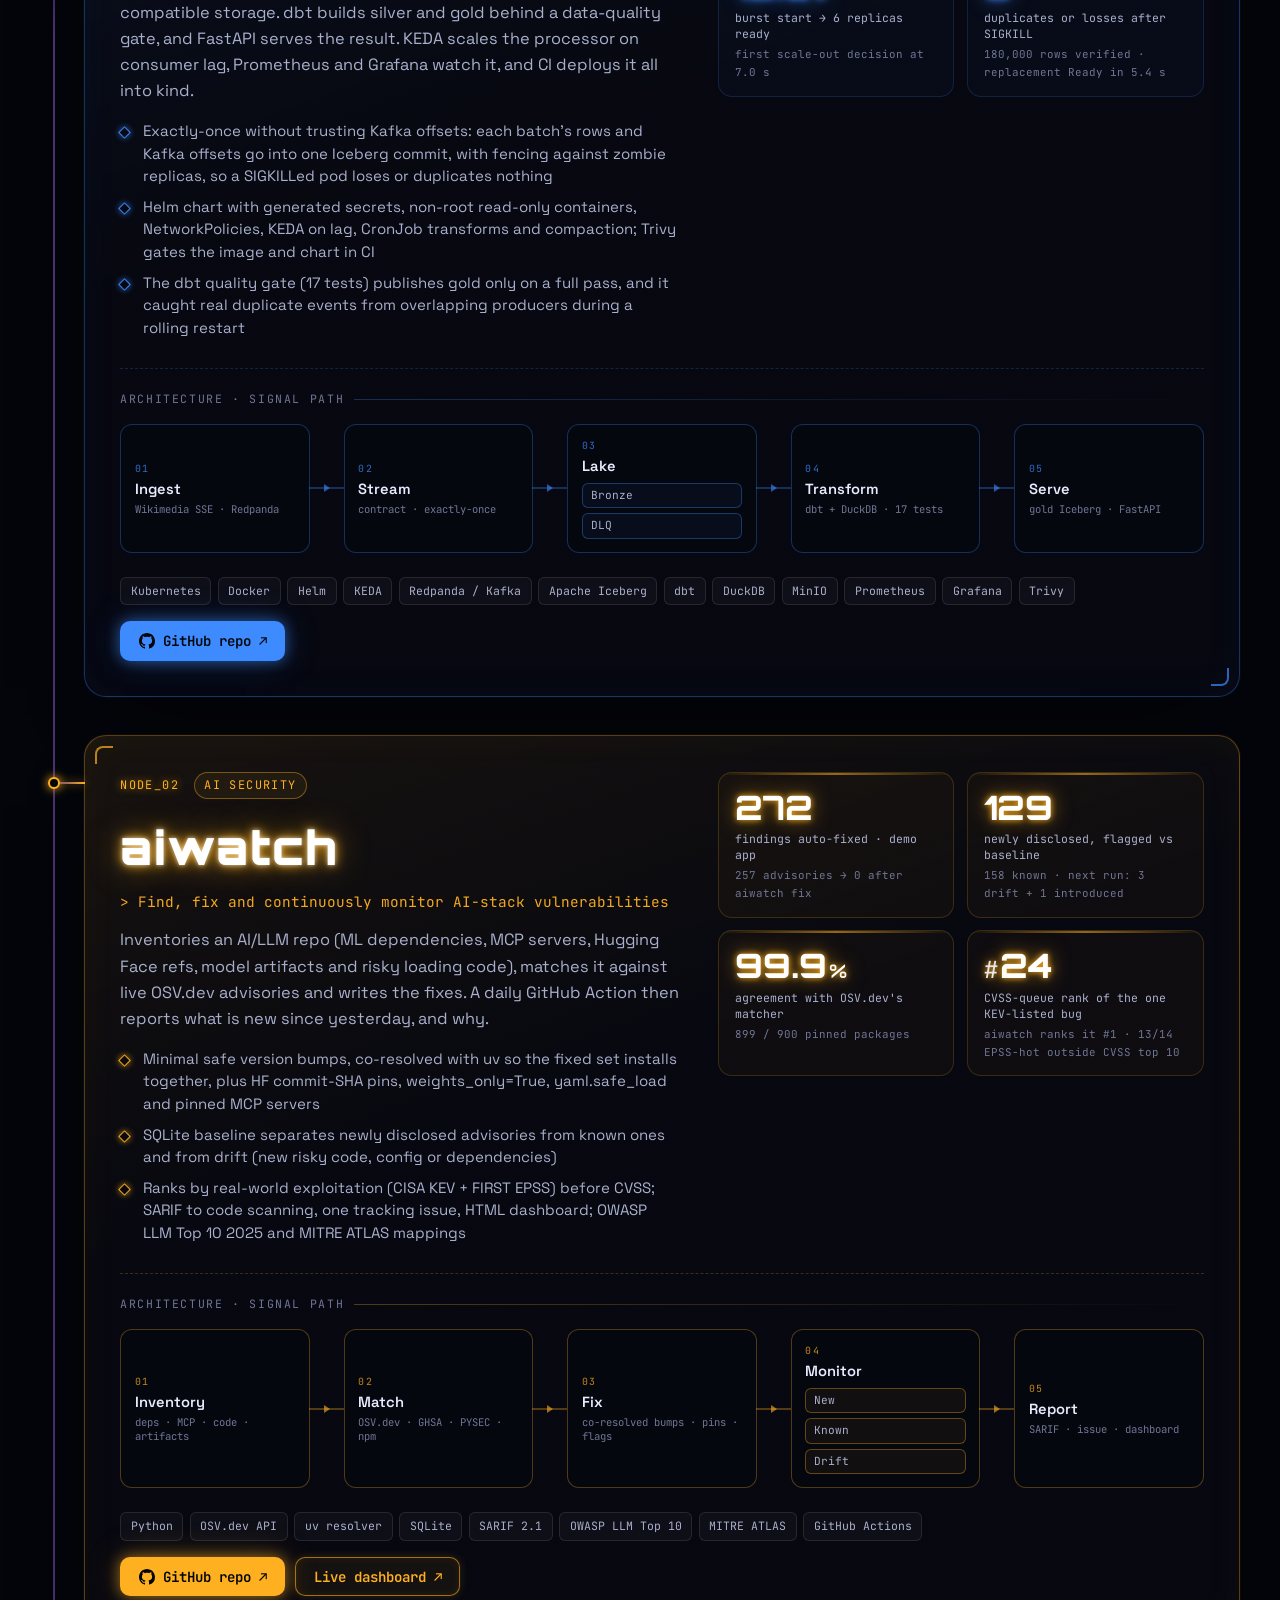
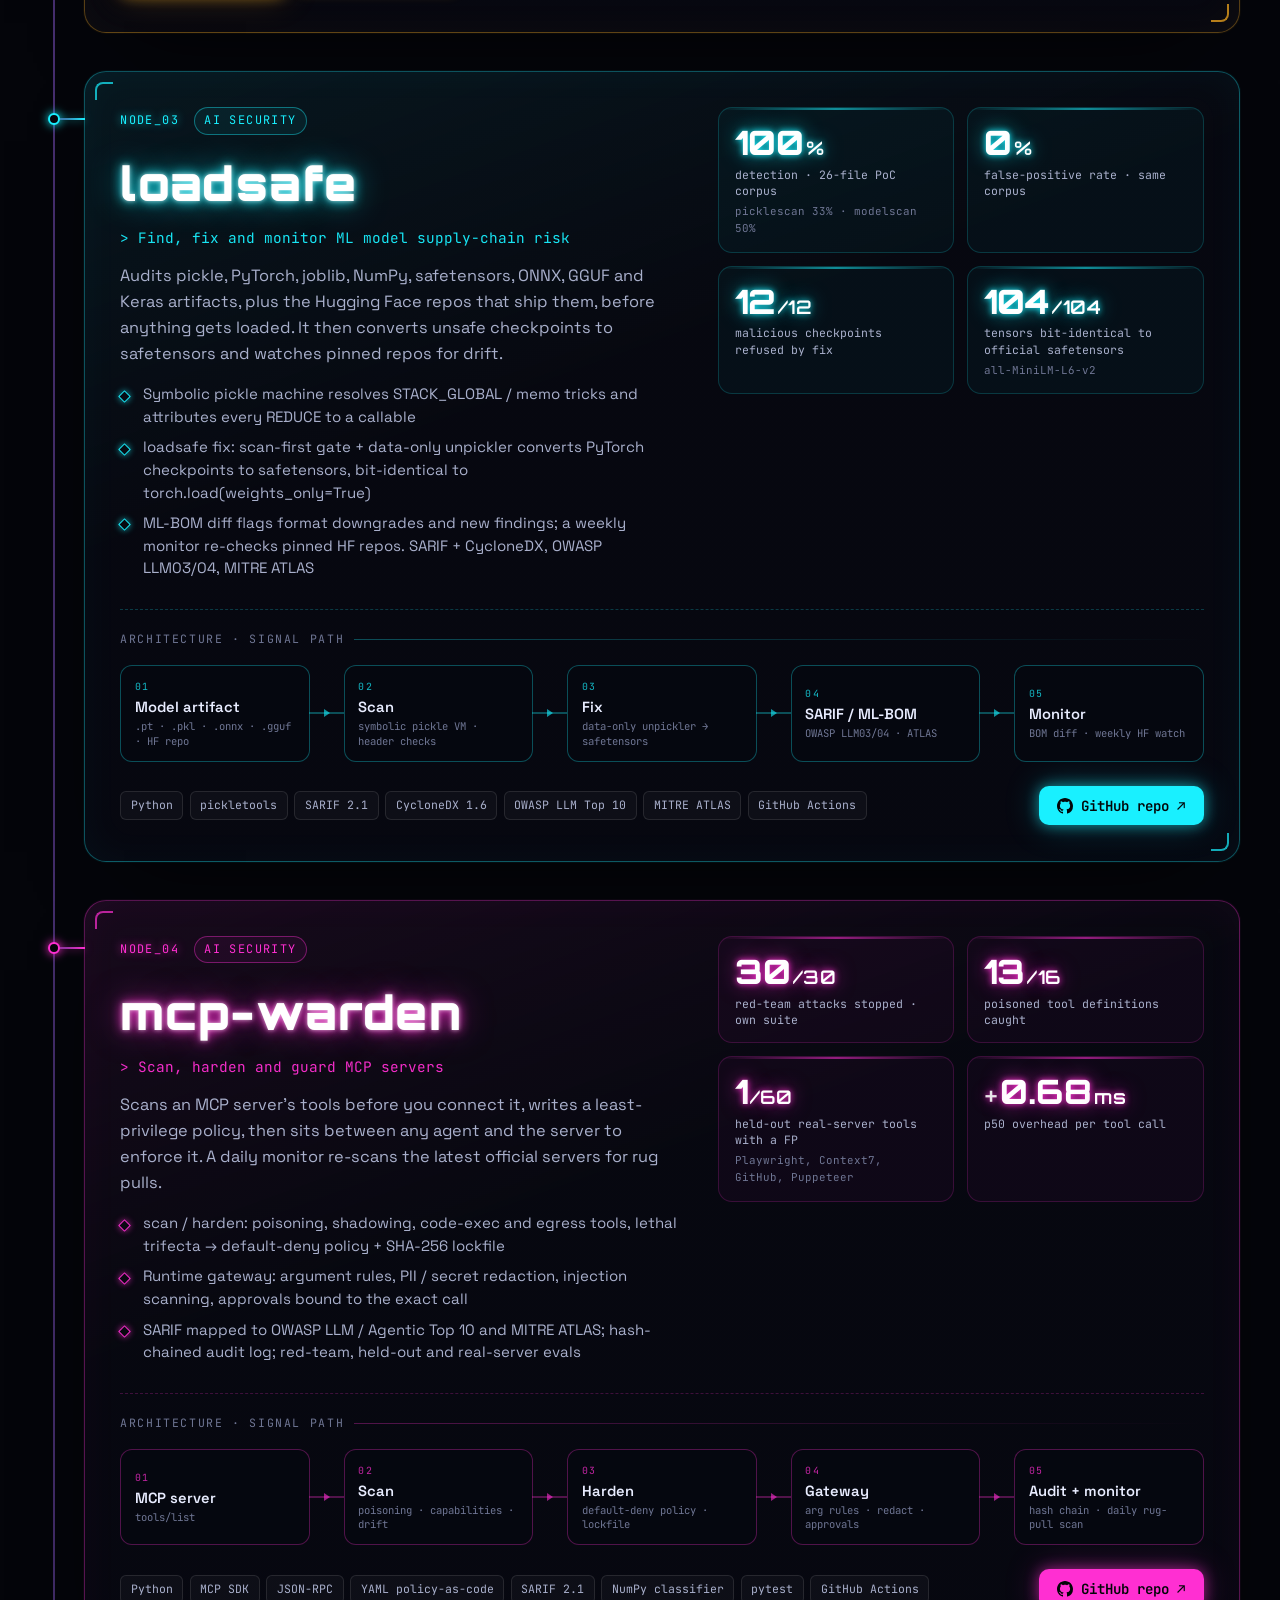
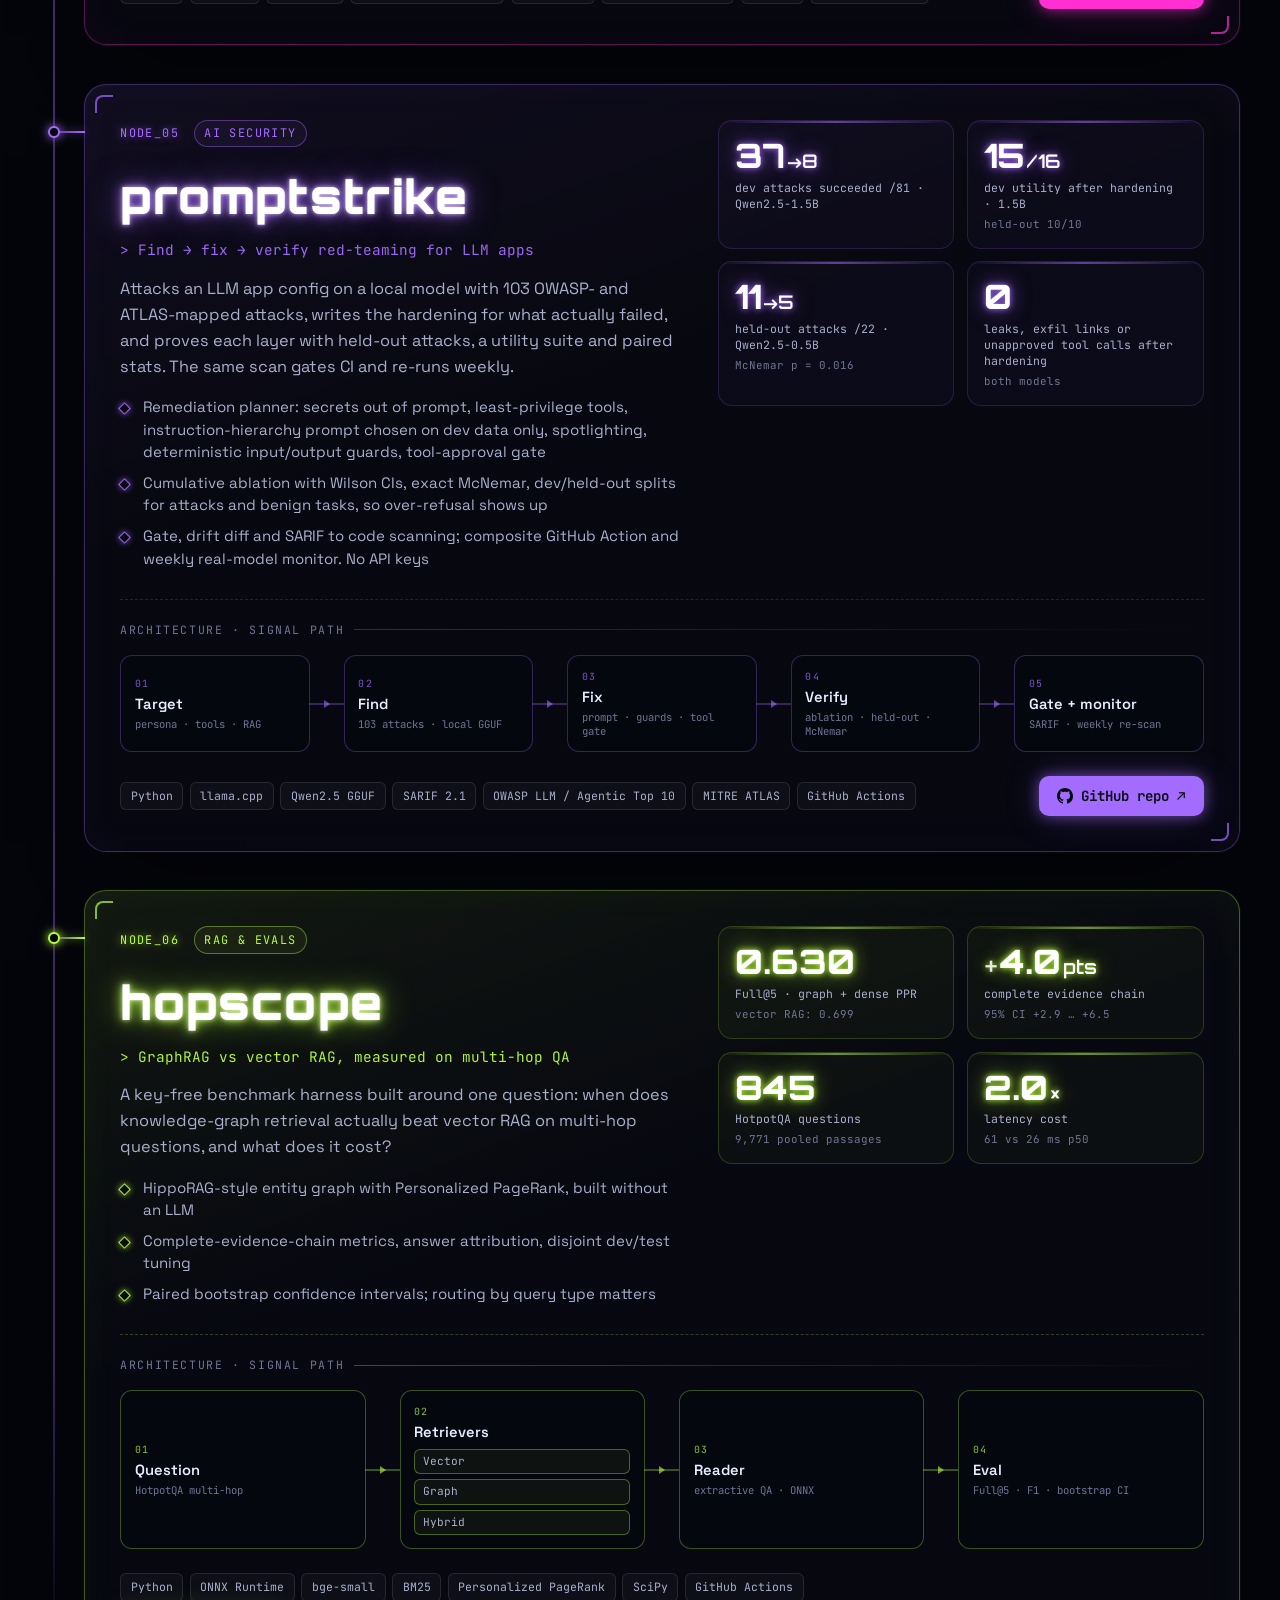
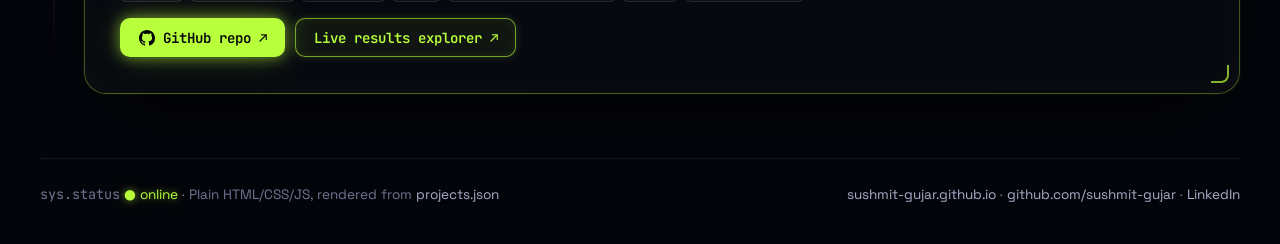
==== commit 0d553af0: "Title refresh: Agentic AI Architect @ J&J (May 2025); role titles and dates match LinkedIn; rebuilt " ====
--- a/projects/index.html
+++ b/projects/index.html
@@ -55,7 +55,7 @@
         <div class="core-chip">
           <span class="core-k">core</span>
           <span class="core-name">SUSHMIT</span>
-          <span class="core-sub">Senior AI/ML Engineer</span>
+          <span class="core-sub">Agentic AI Architect</span>
         </div>
       </div>
       <ul class="nodes" id="nodes"></ul>
